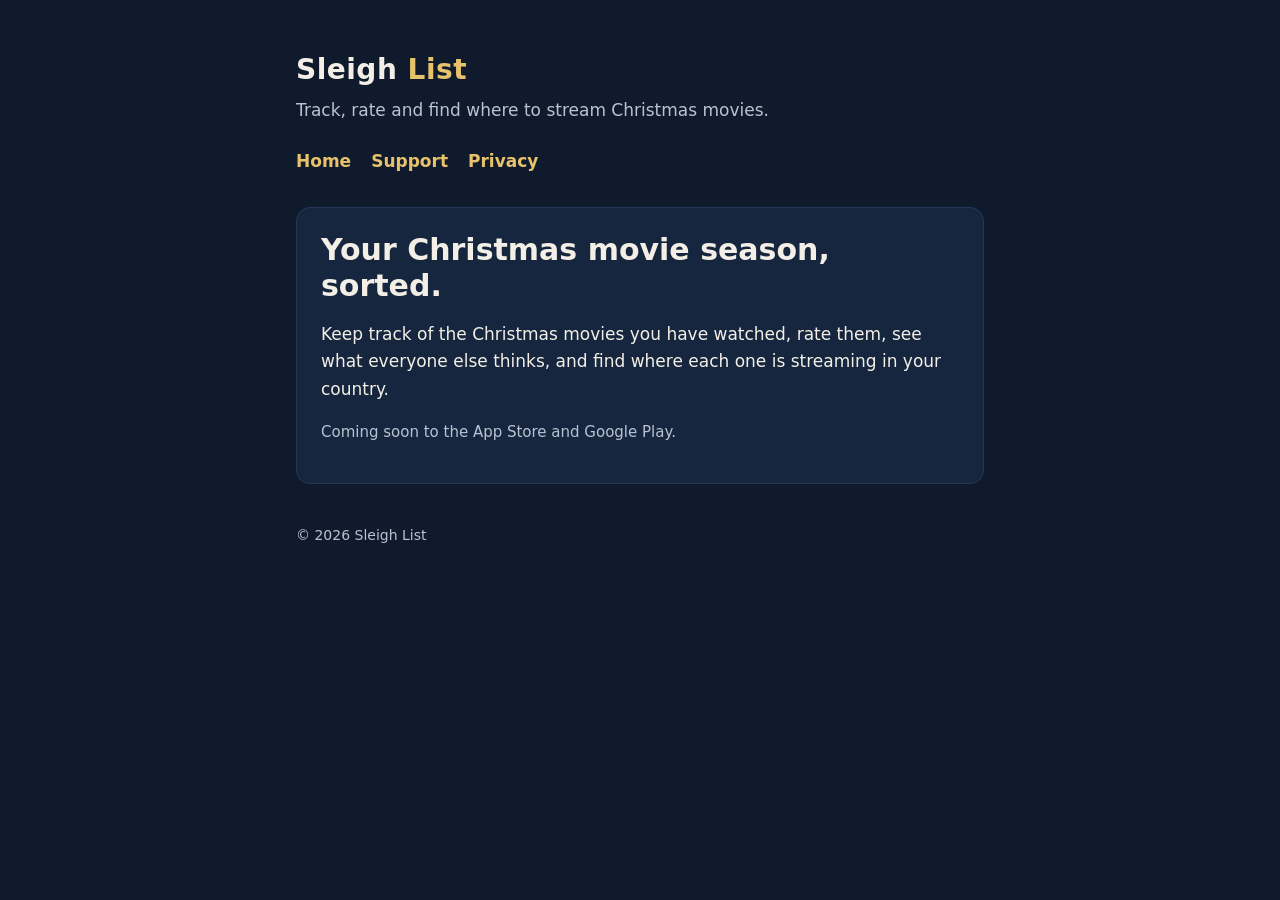
==== index.html @ f9afb4ff "Add website stub, data placeholder and custom domain Co-Authored-By: Claude Opus 5.5 <noreply@anthro" ====
<!doctype html>
<html lang="en">
<head>
<meta charset="utf-8">
<meta name="viewport" content="width=device-width, initial-scale=1">
<title>Sleigh List – Christmas Movie Tracker</title>
<link rel="stylesheet" href="/style.css">
</head>
<body>
<main>
<header><a href="/" class="brand">Sleigh <span>List</span></a><div class="tag">Track, rate and find where to stream Christmas movies.</div></header>
<nav><a href="/">Home</a><a href="/support/">Support</a><a href="/privacy/">Privacy</a></nav>
<div class="card"><h1>Your Christmas movie season, sorted.</h1><p>Keep track of the Christmas movies you have watched, rate them, see what everyone else thinks, and find where each one is streaming in your country.</p><p class="note">Coming soon to the App Store and Google Play.</p></div>
<footer>&copy; 2026 Sleigh List</footer>
</main>
</body>
</html>
---- style.css ----
:root{--bg:#0f1b2d;--card:#16263f;--ink:#f3efe6;--muted:#b9c2d0;--accent:#e8c26a;--line:#24395a}
*{box-sizing:border-box}
body{margin:0;background:var(--bg);color:var(--ink);font:17px/1.6 system-ui,-apple-system,"Segoe UI",Roboto,sans-serif}
main{max-width:720px;margin:0 auto;padding:48px 16px 64px}
header a{color:var(--ink);text-decoration:none}
.brand{font-weight:800;letter-spacing:.5px;font-size:28px}
.brand span{color:var(--accent)}
.tag{color:var(--muted);margin-top:4px}
nav{margin:24px 0 32px;display:flex;gap:20px;flex-wrap:wrap}
nav a{color:var(--accent);text-decoration:none;font-weight:600}
nav a:hover{text-decoration:underline}
.card{background:var(--card);border:1px solid var(--line);border-radius:14px;padding:24px}
h1{font-size:30px;line-height:1.2;margin:0 0 12px}
h2{font-size:20px;margin:28px 0 8px}
a{color:var(--accent)}
.note{color:var(--muted);font-size:15px}
footer{margin-top:40px;color:var(--muted);font-size:14px}
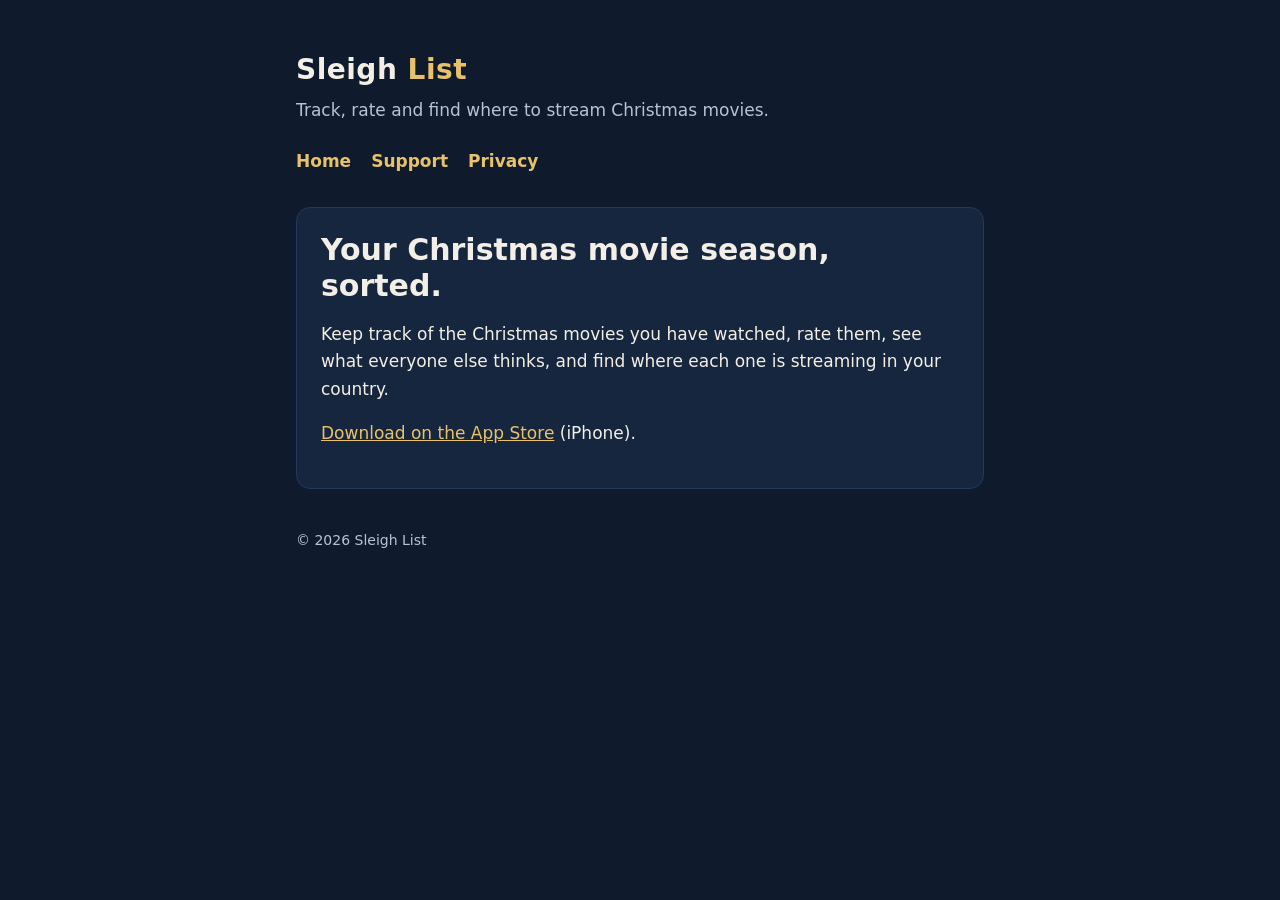
==== commit a3b19c5c: "Open page for in-app event deep links; App Store link on home page Co-Authored-By: Claude Opus 5.5 <" ====
--- a/index.html
+++ b/index.html
@@ -10,7 +10,7 @@
 <main>
 <header><a href="/" class="brand">Sleigh <span>List</span></a><div class="tag">Track, rate and find where to stream Christmas movies.</div></header>
 <nav><a href="/">Home</a><a href="/support/">Support</a><a href="/privacy/">Privacy</a></nav>
-<div class="card"><h1>Your Christmas movie season, sorted.</h1><p>Keep track of the Christmas movies you have watched, rate them, see what everyone else thinks, and find where each one is streaming in your country.</p><p class="note">Coming soon to the App Store and Google Play.</p></div>
+<div class="card"><h1>Your Christmas movie season, sorted.</h1><p>Keep track of the Christmas movies you have watched, rate them, see what everyone else thinks, and find where each one is streaming in your country.</p><p><a href="https://apps.apple.com/app/sleigh-list-christmas-movies/id6830327776">Download on the App Store</a> (iPhone).</p></div>
 <footer>&copy; 2026 Sleigh List</footer>
 </main>
 </body>
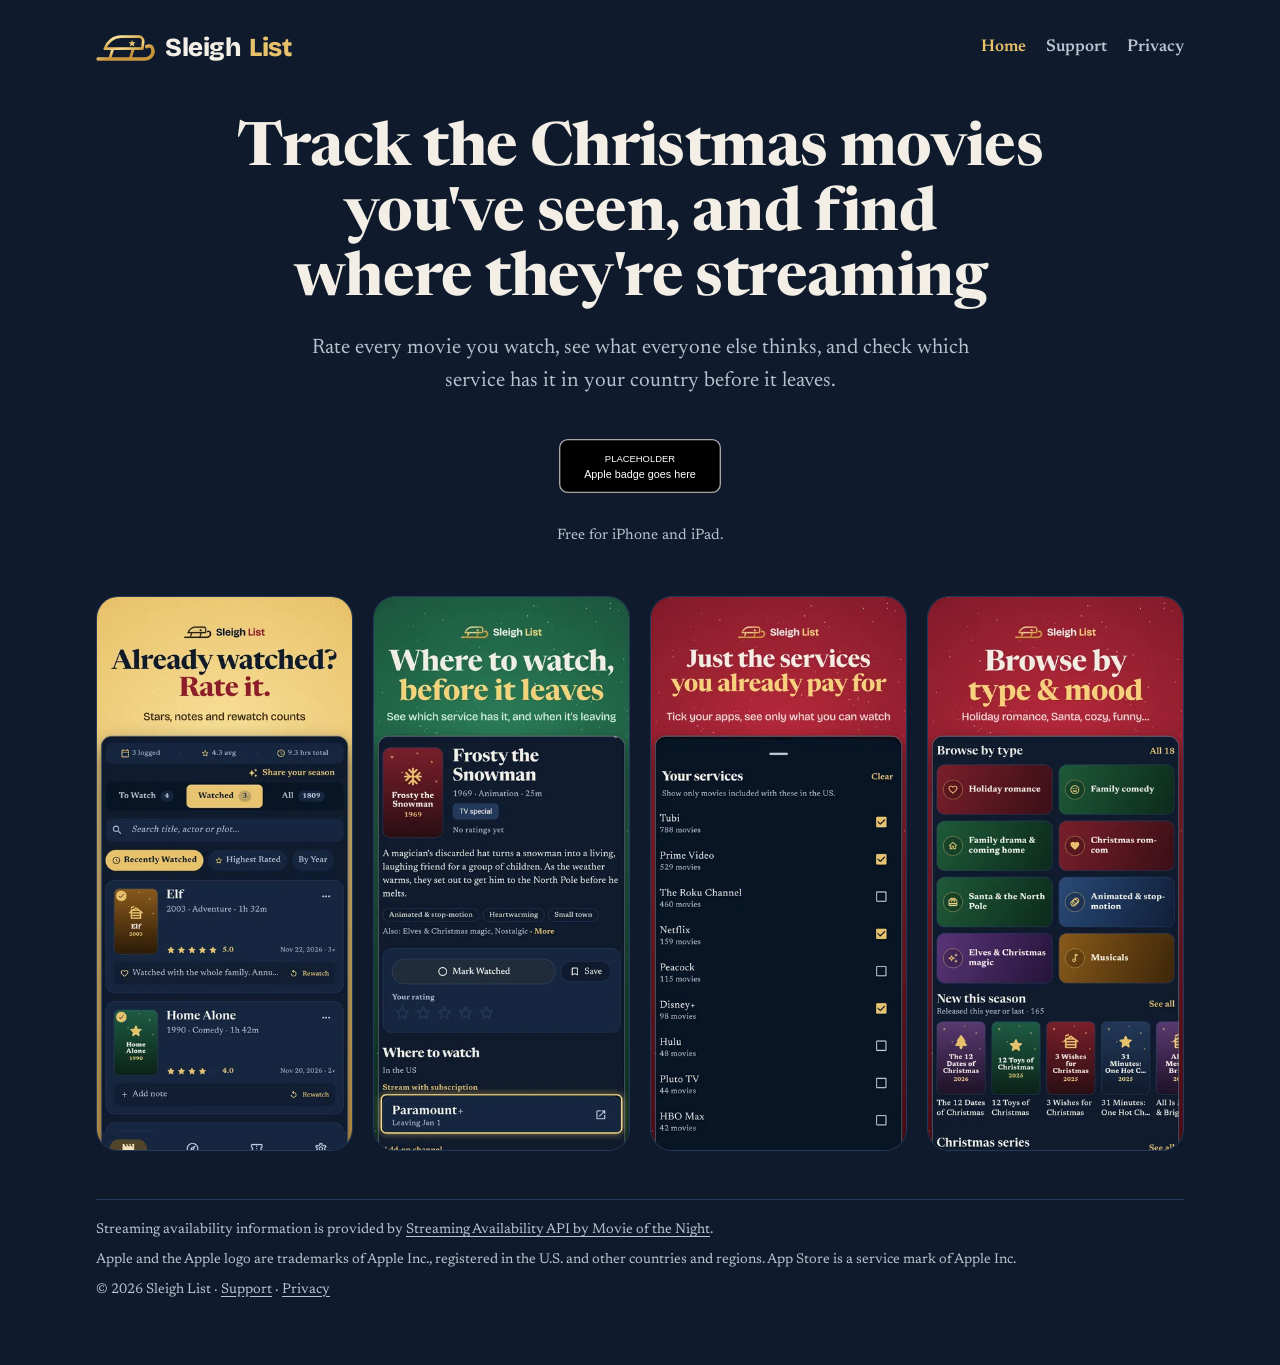
==== commit 99c24d27: "Redesign to the Sleigh List design spec: Newsreader text, Bricolage wordmark with the gilded sleigh," ====
--- a/index.html
+++ b/index.html
@@ -3,15 +3,44 @@
 <head>
 <meta charset="utf-8">
 <meta name="viewport" content="width=device-width, initial-scale=1">
+<meta name="apple-itunes-app" content="app-id=6830327776">
+<meta name="theme-color" content="#0F1B2D">
 <title>Sleigh List – Christmas Movie Tracker</title>
+<meta name="description" content="Track the Christmas movies you've seen, rate them, and find where they're streaming. Free on the App Store.">
+<meta property="og:title" content="Sleigh List – Christmas Movie Tracker">
+<meta property="og:description" content="Track the Christmas movies you've seen, and find where they're streaming.">
+<meta property="og:site_name" content="Sleigh List">
+<link rel="preload" href="/fonts/newsreader.woff" as="font" type="font/woff" crossorigin>
+<link rel="preload" href="/fonts/bricolage-wordmark.woff" as="font" type="font/woff" crossorigin>
 <link rel="stylesheet" href="/style.css">
 </head>
 <body>
-<main>
-<header><a href="/" class="brand">Sleigh <span>List</span></a><div class="tag">Track, rate and find where to stream Christmas movies.</div></header>
-<nav><a href="/">Home</a><a href="/support/">Support</a><a href="/privacy/">Privacy</a></nav>
-<div class="card"><h1>Your Christmas movie season, sorted.</h1><p>Keep track of the Christmas movies you have watched, rate them, see what everyone else thinks, and find where each one is streaming in your country.</p><p><a href="https://apps.apple.com/app/sleigh-list-christmas-movies/id6830327776">Download on the App Store</a> (iPhone).</p></div>
-<footer>&copy; 2026 Sleigh List</footer>
+<main class="wide">
+<header class="site-head">
+  <a href="/" class="brand" aria-label="Sleigh List home"><img src="/img/logo_sleigh.svg" alt="" width="58" height="25">Sleigh <span>List</span></a>
+  <nav><a href="/" aria-current="page">Home</a><a href="/support/">Support</a><a href="/privacy/">Privacy</a></nav>
+</header>
+
+<section class="hero">
+  <h1>Track the Christmas movies you've seen, and find where they're streaming</h1>
+  <p class="lead">Rate every movie you watch, see what everyone else thinks, and check which service has it in your country before it leaves.</p>
+  <a class="badge" href="https://apps.apple.com/app/sleigh-list-christmas-movies/id6830327776"><img src="/img/app-store-badge.svg" alt="Download on the App Store" width="162" height="54"></a>
+  <p class="small">Free for iPhone and iPad.</p>
+</section>
+
+<ul class="shots" aria-label="Screenshots of the Sleigh List app">
+  <li><img src="/img/watched-390.webp" srcset="/img/watched-390.webp 390w, /img/watched-780.webp 780w" sizes="(max-width:860px) min(68vw,300px), 260px" width="390" height="847" alt="Your watched list with star ratings, notes and rewatch counts"></li>
+  <li><img src="/img/where-to-watch-390.webp" srcset="/img/where-to-watch-390.webp 390w, /img/where-to-watch-780.webp 780w" sizes="(max-width:860px) min(68vw,300px), 260px" width="390" height="847" alt="A movie page showing which service streams it and when it's leaving" loading="lazy"></li>
+  <li><img src="/img/your-services-390.webp" srcset="/img/your-services-390.webp 390w, /img/your-services-780.webp 780w" sizes="(max-width:860px) min(68vw,300px), 260px" width="390" height="847" alt="Pick your streaming services to see only what you can watch" loading="lazy"></li>
+  <li><img src="/img/browse-by-type-390.webp" srcset="/img/browse-by-type-390.webp 390w, /img/browse-by-type-780.webp 780w" sizes="(max-width:860px) min(68vw,300px), 260px" width="390" height="847" alt="Browse Christmas movies by type and mood" loading="lazy"></li>
+</ul>
+<p class="swipe-hint">Swipe for more</p>
+
+<footer>
+  <p>Streaming availability information is provided by <a href="https://www.movieofthenight.com/about/api">Streaming Availability API by Movie of the Night</a>.</p>
+  <p>Apple and the Apple logo are trademarks of Apple Inc., registered in the U.S. and other countries and regions. App Store is a service mark of Apple Inc.</p>
+  <p>&copy; 2026 Sleigh List · <a href="/support/">Support</a> · <a href="/privacy/">Privacy</a></p>
+</footer>
 </main>
 </body>
 </html>
--- a/style.css
+++ b/style.css
@@ -1,17 +1,81 @@
-:root{--bg:#0f1b2d;--card:#16263f;--ink:#f3efe6;--muted:#b9c2d0;--accent:#e8c26a;--line:#24395a}
+/* Sleigh List site: design spec (claude/sleigh-list-DESIGN.md), Newsreader for all
+   text, Bricolage Grotesque 800 for the "Sleigh List" wordmark only. Fonts are
+   self-hosted (OFL, licences in /fonts/) so visitors' browsers don't contact Google. */
+@font-face{font-family:"Newsreader";src:url(/fonts/newsreader.woff) format("woff");font-weight:200 800;font-style:normal;font-display:swap}
+@font-face{font-family:"Bricolage Wordmark";src:url(/fonts/bricolage-wordmark.woff) format("woff");font-weight:200 800;font-display:block}
+
+:root{
+  --midnight:#0F1B2D;--surface-dim:#071425;--card:#16263F;--line:#24395A;
+  --gold:#E8C26A;--gold-hover:#F3D58F;--snow:#F3EFE6;--mist:#B9C2D0;
+  /* old names, still used by the share pages (/m/, /open/) */
+  --bg:var(--midnight);--ink:var(--snow);--muted:var(--mist);--accent:var(--gold);
+}
 *{box-sizing:border-box}
-body{margin:0;background:var(--bg);color:var(--ink);font:17px/1.6 system-ui,-apple-system,"Segoe UI",Roboto,sans-serif}
-main{max-width:720px;margin:0 auto;padding:48px 16px 64px}
-header a{color:var(--ink);text-decoration:none}
-.brand{font-weight:800;letter-spacing:.5px;font-size:28px}
-.brand span{color:var(--accent)}
-.tag{color:var(--muted);margin-top:4px}
-nav{margin:24px 0 32px;display:flex;gap:20px;flex-wrap:wrap}
-nav a{color:var(--accent);text-decoration:none;font-weight:600}
-nav a:hover{text-decoration:underline}
-.card{background:var(--card);border:1px solid var(--line);border-radius:14px;padding:24px}
-h1{font-size:30px;line-height:1.2;margin:0 0 12px}
-h2{font-size:20px;margin:28px 0 8px}
-a{color:var(--accent)}
-.note{color:var(--muted);font-size:15px}
-footer{margin-top:40px;color:var(--muted);font-size:14px}
+html{-webkit-text-size-adjust:100%}
+body{margin:0;background:var(--midnight);color:var(--snow);font:400 18px/1.6 "Newsreader",Georgia,serif}
+a{color:var(--gold);text-underline-offset:3px}
+a:hover{color:var(--gold-hover)}
+img{max-width:100%}
+
+main{max-width:760px;margin:0 auto;padding:20px 16px 56px}
+.wide{max-width:1120px}
+
+/* header: gilded sleigh + wordmark, then the page links */
+.site-head{display:flex;align-items:center;justify-content:space-between;gap:12px 24px;flex-wrap:wrap;padding:4px 0 8px}
+header a{text-decoration:none}
+.brand{display:inline-flex;align-items:center;gap:9px;color:var(--snow);font:800 26px/1 "Bricolage Wordmark","Newsreader",sans-serif;letter-spacing:-.02em;white-space:nowrap}
+.brand img{height:26px;width:auto;display:block}
+.brand span{color:var(--gold)}
+.brand:hover{color:var(--snow)}
+nav{display:flex;gap:4px 20px;flex-wrap:wrap}
+nav a{display:inline-block;padding:10px 0;color:var(--mist);font-weight:600;font-size:17px;text-decoration:none}
+nav a:hover{color:var(--snow)}
+nav a[aria-current=page]{color:var(--gold)}
+.tag{color:var(--mist);margin:4px 0 0}
+
+h1,h2{font-variation-settings:"opsz" 72;color:var(--snow)}
+h1{font-size:34px;line-height:1.15;font-weight:700;margin:0 0 12px;letter-spacing:-.01em}
+h2{font-size:22px;line-height:1.25;font-weight:700;margin:30px 0 8px}
+.page-title{margin-top:24px}
+.site-head + .card{margin-top:20px}
+.card{background:var(--card);border:1px solid var(--line);border-radius:16px;padding:24px 20px}
+.card h1{font-size:30px}
+.note{color:var(--mist);font-size:16px}
+
+/* home hero */
+.hero{text-align:center;padding:40px 0 8px}
+.hero h1{font-size:clamp(34px,8.6vw,60px);line-height:1.08;max-width:15em;margin:0 auto 18px;text-wrap:balance}
+.hero .lead{color:var(--mist);font-size:clamp(18px,2.6vw,21px);max-width:34em;margin:0 auto}
+/* Apple: badge at least 40px tall onscreen, clear space a quarter of its height,
+   unmodified, one per page, subordinate to the headline. */
+.badge{display:inline-block;margin:26px 0 6px;padding:14px;line-height:0}
+.badge img{height:54px;width:auto;display:block}
+.hero .small{color:var(--mist);font-size:15px;margin:0}
+
+.swipe-hint{display:none;text-align:center;color:var(--mist);font-size:14px;margin:6px 0 0}
+.shots{list-style:none;margin:40px 0 0;padding:0;display:grid;grid-template-columns:repeat(4,1fr);gap:20px}
+.shots li{margin:0}
+.shots img{display:block;width:100%;height:auto;border-radius:22px;border:1px solid var(--line)}
+@media (max-width:860px){
+  /* phones and small tablets: swipe through the screenshots, next one peeking */
+  .shots{display:flex;overflow-x:auto;scroll-snap-type:x mandatory;gap:14px;margin:32px -16px 0;padding:0 16px 10px;scrollbar-width:none;-webkit-overflow-scrolling:touch}
+  .shots::-webkit-scrollbar{display:none}
+  .shots li{flex:0 0 min(68vw,300px);scroll-snap-align:center}
+  .swipe-hint{display:block}
+}
+
+
+footer{margin-top:48px;padding-top:20px;border-top:1px solid var(--line);color:var(--mist);font-size:14px;line-height:1.55}
+footer p{margin:0 0 8px}
+footer a{color:var(--mist)}
+footer a:hover{color:var(--snow)}
+
+@media (max-width:520px){
+  body{font-size:17px}
+  .brand{font-size:23px}.brand img{height:23px}
+  .site-head{padding-bottom:0}
+  nav{gap:0 18px}
+  .hero{padding-top:28px}
+  .card{padding:20px 16px}
+  .card h1{font-size:27px}
+}
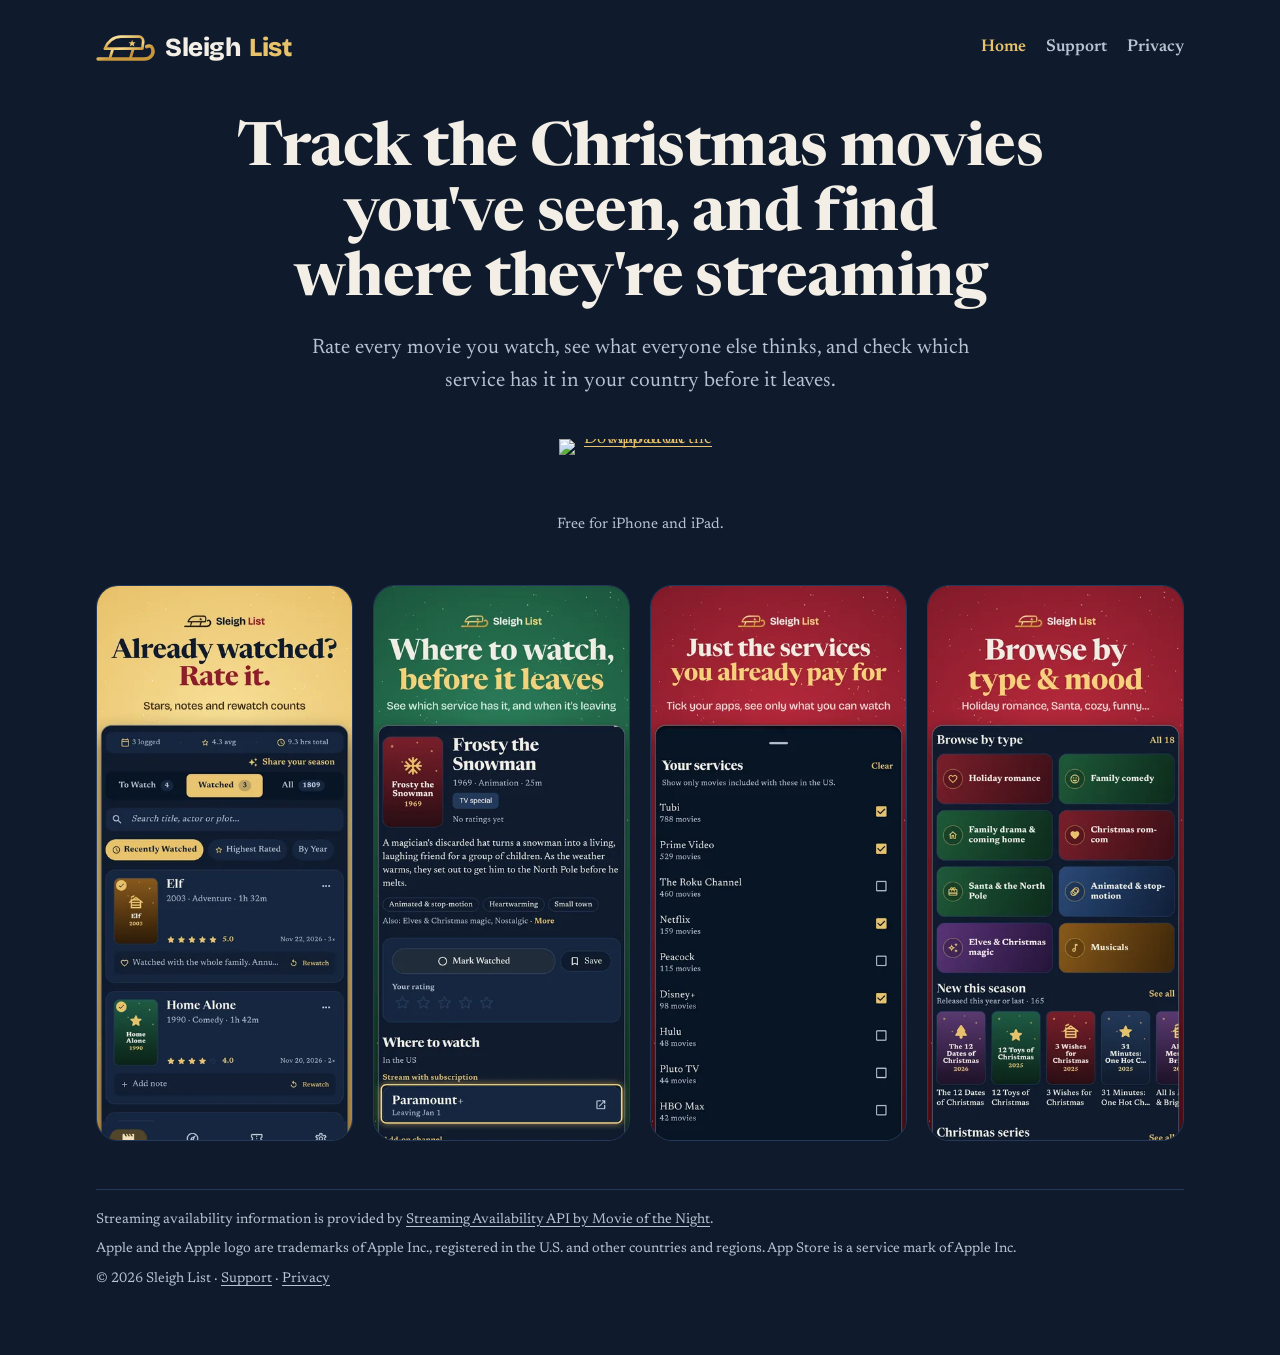
==== commit 822ad808: "Apple's official App Store badge (Marketing Tools embed, hosted by Apple); privacy policy notes the " ====
--- a/index.html
+++ b/index.html
@@ -24,7 +24,8 @@
 <section class="hero">
   <h1>Track the Christmas movies you've seen, and find where they're streaming</h1>
   <p class="lead">Rate every movie you watch, see what everyone else thinks, and check which service has it in your country before it leaves.</p>
-  <a class="badge" href="https://apps.apple.com/app/sleigh-list-christmas-movies/id6830327776"><img src="/img/app-store-badge.svg" alt="Download on the App Store" width="162" height="54"></a>
+  <!-- Apple's official badge, from the App Store Marketing Tools embed code (Ally, 23 Nov); loads from Apple. -->
+  <a class="badge" href="https://apps.apple.com/us/app/sleigh-list-christmas-movies/id6830327776?itscg=30200&amp;itsct=apps_box_badge&amp;mttnsubad=6830327776"><img src="https://toolbox.marketingtools.apple.com/api/v2/badges/download-on-the-app-store/black/en-us?releaseDate=1793923200" alt="Download on the App Store" width="162" height="54"></a>
   <p class="small">Free for iPhone and iPad.</p>
 </section>
 
--- a/style.css
+++ b/style.css
@@ -49,7 +49,7 @@
 /* Apple: badge at least 40px tall onscreen, clear space a quarter of its height,
    unmodified, one per page, subordinate to the headline. */
 .badge{display:inline-block;margin:26px 0 6px;padding:14px;line-height:0}
-.badge img{height:54px;width:auto;display:block}
+.badge img{height:54px;width:auto;display:block;object-fit:contain}
 .hero .small{color:var(--mist);font-size:15px;margin:0}
 
 .swipe-hint{display:none;text-align:center;color:var(--mist);font-size:14px;margin:6px 0 0}
